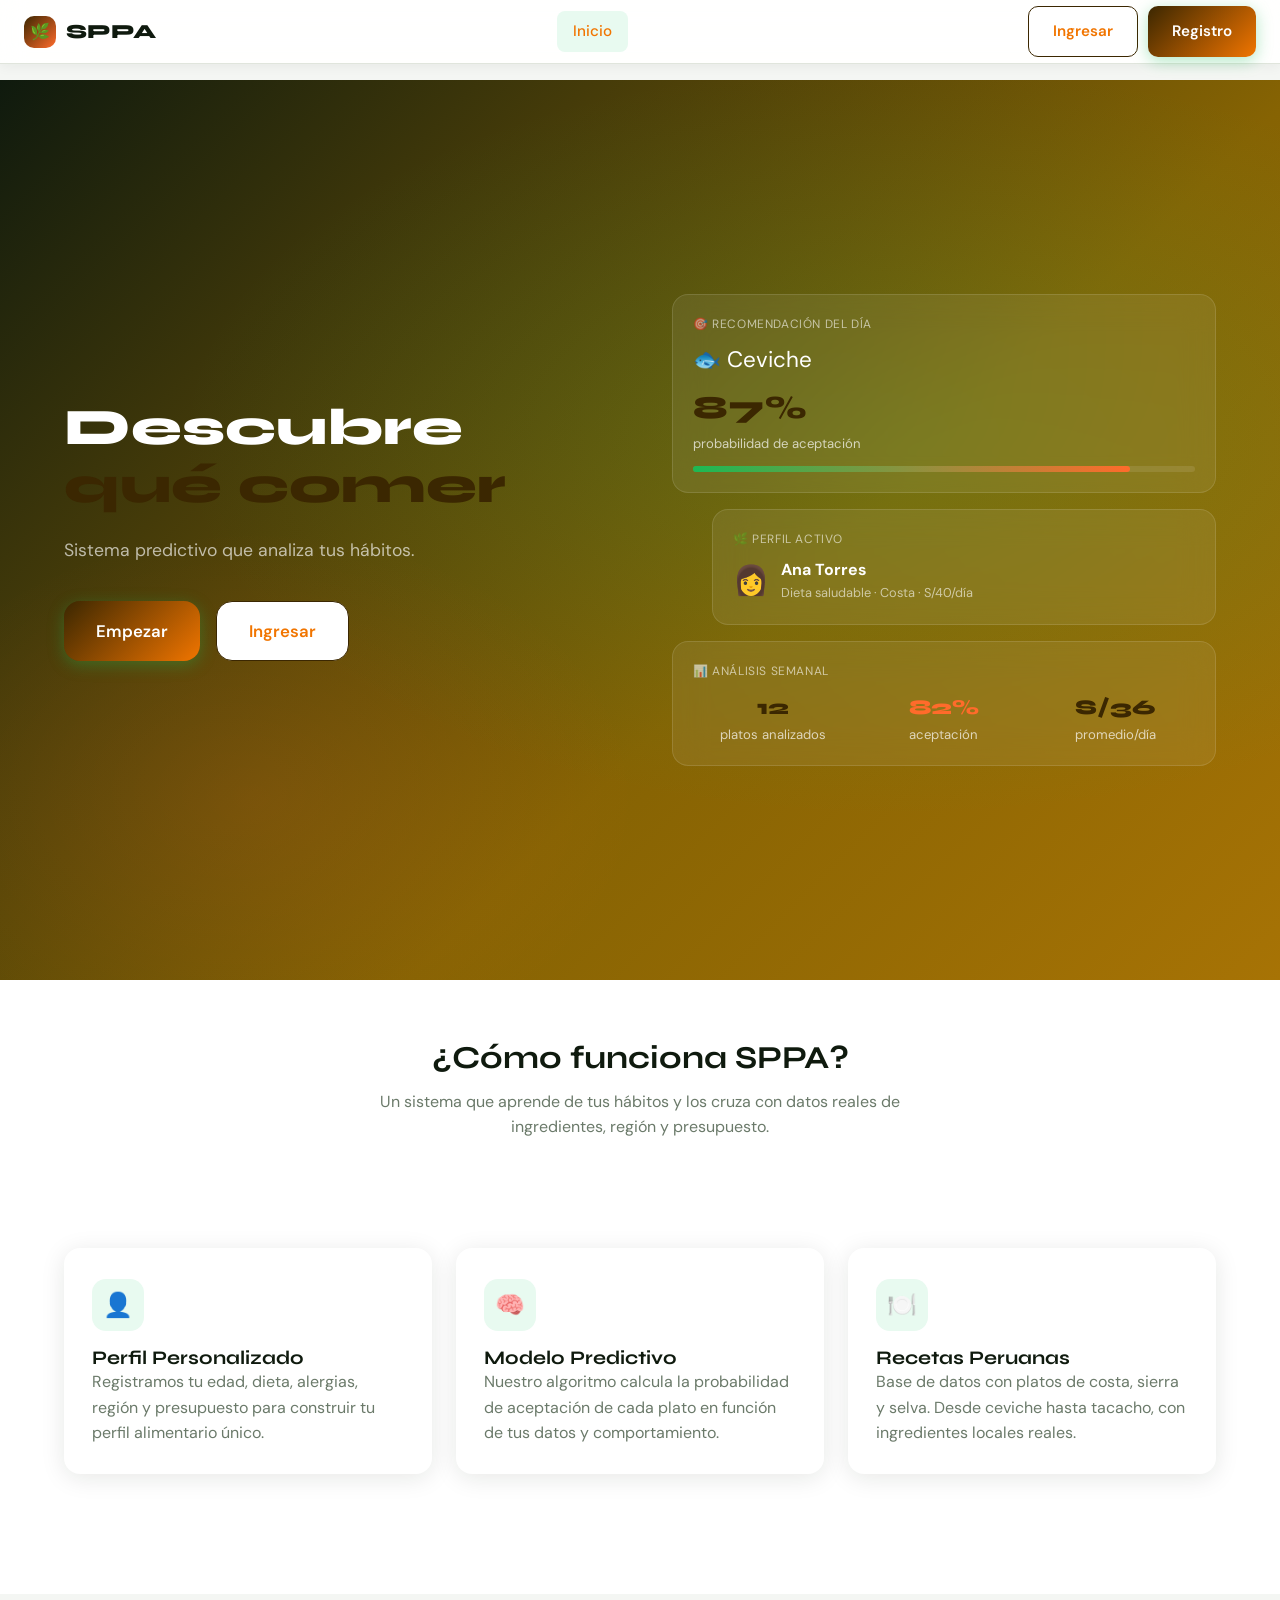
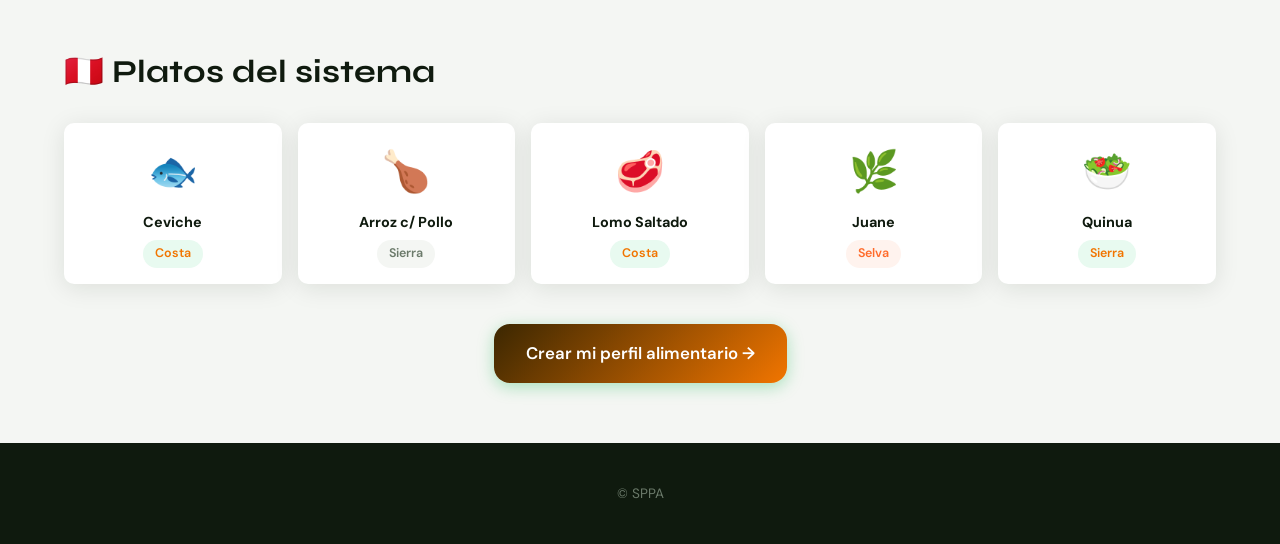
==== index.html @ d18a0b1c "sppa 1.1" ====
<!DOCTYPE html>
<html lang="es">
<head>
  <meta charset="UTF-8">
  <title>SPPA</title>
  <link rel="stylesheet" href="css/styles.css">
</head>

<body>

<div id="navbar" class="navbar"></div>

<div class="page-wrapper">

<section class="hero">
  <div class="container hero-grid">

    <div class="fade-in">

      <h1>Descubre <span>qué comer</span></h1>

      <p>Sistema predictivo que analiza tus hábitos.</p>

      <div class="hero-cta">
        <a href="registro.html" class="btn btn-primary btn-lg" data-auth="guest">Empezar</a>
        <a href="login.html" class="btn btn-secondary btn-lg" data-auth="guest">Ingresar</a>
      </div>
    </div>

<div class="hero-visual slide-up delay-2">
          <div class="hero-card-float">
            <div style="font-size:0.75rem;opacity:0.6;text-transform:uppercase;letter-spacing:0.05em;margin-bottom:8px;">🎯 Recomendación del día</div>
            <div style="font-size:1.4rem;margin-bottom:4px;">🐟 Ceviche</div>
            <div class="mini-score">87%</div>
            <div class="mini-label">probabilidad de aceptación</div>
            <div style="margin-top:12px;">
              <div style="background:rgba(255,255,255,0.1);border-radius:99px;height:6px;">
                <div style="width:87%;height:100%;background:linear-gradient(90deg,#1DB954,#FF6B2B);border-radius:99px;"></div>
              </div>
            </div>
          </div>

          <div class="hero-card-float">
            <div style="font-size:0.75rem;opacity:0.6;text-transform:uppercase;letter-spacing:0.05em;margin-bottom:8px;">🌿 Perfil Activo</div>
            <div style="display:flex;gap:12px;align-items:center;">
              <div style="font-size:1.8rem;">👩</div>
              <div>
                <div style="font-weight:700;">Ana Torres</div>
                <div style="font-size:0.8rem;opacity:0.6;">Dieta saludable · Costa · S/40/día</div>
              </div>
            </div>
          </div>

          <div class="hero-card-float">
            <div style="font-size:0.75rem;opacity:0.6;text-transform:uppercase;letter-spacing:0.05em;margin-bottom:10px;">📊 Análisis semanal</div>
            <div style="display:grid;grid-template-columns:1fr 1fr 1fr;gap:12px;text-align:center;">
              <div><div class="mini-score" style="font-size:1.3rem;">12</div><div class="mini-label">platos analizados</div></div>
              <div><div class="mini-score" style="font-size:1.3rem;color:#FF6B2B;">82%</div><div class="mini-label">aceptación</div></div>
              <div><div class="mini-score" style="font-size:1.3rem;">S/36</div><div class="mini-label">promedio/día</div></div>
            </div>
          </div>
        </div>
      </div>
    </div>
  </section>

  <!-- FEATURES -->
  <section class="section" style="background:#fff;">
    <div class="container">
      <div style="text-align:center;margin-bottom:48px;">
        <h2>¿Cómo funciona SPPA?</h2>
        <p style="max-width:540px;margin:12px auto;">Un sistema que aprende de tus hábitos y los cruza con datos reales de ingredientes, región y presupuesto.</p>
      </div>
      <div class="features-strip">
        <div class="feature-item slide-up delay-1">
          <div class="feature-icon">👤</div>
          <h3>Perfil Personalizado</h3>
          <p>Registramos tu edad, dieta, alergias, región y presupuesto para construir tu perfil alimentario único.</p>
        </div>
        <div class="feature-item slide-up delay-2">
          <div class="feature-icon">🧠</div>
          <h3>Modelo Predictivo</h3>
          <p>Nuestro algoritmo calcula la probabilidad de aceptación de cada plato en función de tus datos y comportamiento.</p>
        </div>
        <div class="feature-item slide-up delay-3">
          <div class="feature-icon">🍽️</div>
          <h3>Recetas Peruanas</h3>
          <p>Base de datos con platos de costa, sierra y selva. Desde ceviche hasta tacacho, con ingredientes locales reales.</p>
        </div>
      </div>
    </div>
  </section>

  <!-- PLATOS DESTAQUE -->
  <section class="section" style="background:var(--gris-fondo);">
    <div class="container">
      <h2 style="margin-bottom:32px;">🇵🇪 Platos del sistema</h2>
      <div style="display:grid;grid-template-columns:repeat(5,1fr);gap:16px;flex-wrap:wrap;">
        <div class="card card-sm" style="text-align:center;">
          <div style="font-size:2.5rem;margin-bottom:8px;">🐟</div>
          <div style="font-weight:700;font-size:0.9rem;">Ceviche</div>
          <div class="badge badge-verde" style="margin-top:6px;">Costa</div>
        </div>
        <div class="card card-sm" style="text-align:center;">
          <div style="font-size:2.5rem;margin-bottom:8px;">🍗</div>
          <div style="font-weight:700;font-size:0.9rem;">Arroz c/ Pollo</div>
          <div class="badge badge-gris" style="margin-top:6px;">Sierra</div>
        </div>
        <div class="card card-sm" style="text-align:center;">
          <div style="font-size:2.5rem;margin-bottom:8px;">🥩</div>
          <div style="font-weight:700;font-size:0.9rem;">Lomo Saltado</div>
          <div class="badge badge-verde" style="margin-top:6px;">Costa</div>
        </div>
        <div class="card card-sm" style="text-align:center;">
          <div style="font-size:2.5rem;margin-bottom:8px;">🌿</div>
          <div style="font-weight:700;font-size:0.9rem;">Juane</div>
          <div class="badge badge-naranja" style="margin-top:6px;">Selva</div>
        </div>
        <div class="card card-sm" style="text-align:center;">
          <div style="font-size:2.5rem;margin-bottom:8px;">🥗</div>
          <div style="font-weight:700;font-size:0.9rem;">Quinua</div>
          <div class="badge badge-verde" style="margin-top:6px;">Sierra</div>
        </div>
      </div>
      <div style="text-align:center;margin-top:40px;">
        <a id="ctaFinal" href="registro.html" class="btn btn-primary btn-lg" >Crear mi perfil alimentario →</a>
      </div>
    </div>
  </section>
</section>

<footer class="footer">
  <p>© SPPA</p>
</footer>
<script type="module">
  import { renderNavbar } from './js/ui.js';
  import { initIndex } from './js/pages/index.js';

  renderNavbar('index.html');
  initIndex();
</script>
<script type="module" src="js/app.js"></script>
<script type="module" src="js/pages/index.js"></script>

</body>
</html>
---- css/styles.css ----
/* ============================================
   SPPA - Sistema Predictivo de Preferencias Alimentarias
   styles.css — Hoja de estilos principal
   ============================================ */

@import url('https://fonts.googleapis.com/css2?family=Syne:wght@400;600;700;800&family=DM+Sans:ital,opsz,wght@0,9..40,300;0,9..40,400;0,9..40,500;1,9..40,300&display=swap');

/* ---------- Variables ---------- */
:root {
  --verde:      #3b2701;
  --verde-osc:  #f17500;
  --verde-light:#e8faf0;
  --naranja:    #FF6B2B;
  --naranja-light:#fff3ee;
  --blanco:     #ffffff;
  --gris-fondo: #f4f6f3;
  --gris-borde: #e0e5dc;
  --gris-texto: #6b7a6a;
  --negro:      #0f1a0e;
  --sombra:     0 4px 24px rgba(15,26,14,0.10);
  --sombra-lg:  0 8px 40px rgba(15,26,14,0.15);
  --radio:      16px;
  --radio-sm:   10px;
  --font-head:  'Syne', sans-serif;
  --font-body:  'DM Sans', sans-serif;
  --transition: 0.28s cubic-bezier(.4,0,.2,1);
}

/* ---------- Reset ---------- */
*, *::before, *::after { box-sizing: border-box; margin: 0; padding: 0; }
html { scroll-behavior: smooth; font-size: 16px; }
body {
  font-family: var(--font-body);
  background: var(--gris-fondo);
  color: var(--negro);
  min-height: 100vh;
  line-height: 1.6;
}
a { text-decoration: none; color: inherit; }
img { max-width: 100%; display: block; }
input, select, textarea, button { font-family: var(--font-body); }

/* ---------- Tipografía ---------- */
h1, h2, h3, h4 { font-family: var(--font-head); line-height: 1.15; }
h1 { font-size: clamp(2rem, 5vw, 3.2rem); font-weight: 800; }
h2 { font-size: clamp(1.4rem, 3vw, 2rem); font-weight: 700; }
h3 { font-size: 1.2rem; font-weight: 700; }
p  { color: var(--gris-texto); }

/* ---------- NAVBAR ---------- */
.navbar {
  position: fixed; top: 0; left: 0; right: 0; z-index: 1000;
  display: flex; align-items: center; justify-content: space-between;
  padding: 0 24px;
  height: 64px;
  background: rgba(255,255,255,0.92);
  backdrop-filter: blur(12px);
  border-bottom: 1px solid var(--gris-borde);
  box-shadow: 0 2px 12px rgba(15,26,14,0.06);
}
.navbar-brand {
  display: flex; align-items: center; gap: 10px;
  font-family: var(--font-head); font-weight: 800; font-size: 1.25rem;
  color: var(--negro);
}
.navbar-brand .logo-dot {
  width: 32px; height: 32px; border-radius: 10px;
  background: linear-gradient(135deg, var(--verde), var(--naranja));
  display: flex; align-items: center; justify-content: center;
  font-size: 1rem; color: #fff;
}
.navbar-links { display: flex; align-items: center; gap: 8px; }
.nav-link {
  padding: 8px 16px; border-radius: 8px; font-weight: 500;
  font-size: 0.95rem; color: var(--gris-texto);
  transition: all var(--transition);
}
.nav-link:hover, .nav-link.active { background: var(--verde-light); color: var(--verde-osc); }

/* Menú usuario (hamburger) */
.user-menu-wrap { position: relative; }
.user-btn {
  background: none; border: none; cursor: pointer;
  display: flex; align-items: center; gap: 8px;
  padding: 6px 12px; border-radius: 10px;
  transition: background var(--transition);
}
.user-btn:hover { background: var(--gris-fondo); }
.user-avatar {
  width: 34px; height: 34px; border-radius: 50%;
  background: linear-gradient(135deg, var(--verde), var(--verde-osc));
  display: flex; align-items: center; justify-content: center;
  font-family: var(--font-head); font-weight: 700; font-size: 0.85rem;
  color: #fff;
}
.user-name { font-weight: 600; font-size: 0.9rem; color: var(--negro); }
.hamburger { font-size: 1.1rem; color: var(--gris-texto); }
.dropdown-menu {
  position: absolute; top: calc(100% + 8px); right: 0;
  min-width: 180px; background: #fff;
  border: 1px solid var(--gris-borde);
  border-radius: var(--radio-sm); box-shadow: var(--sombra-lg);
  overflow: hidden; opacity: 0; pointer-events: none;
  transform: translateY(-8px);
  transition: all var(--transition);
}
.dropdown-menu.open { opacity: 1; pointer-events: all; transform: translateY(0); }
.dropdown-item {
  display: flex; align-items: center; gap: 10px;
  padding: 12px 18px; font-size: 0.9rem; font-weight: 500;
  color: var(--negro); cursor: pointer;
  transition: background var(--transition);
}
.dropdown-item:hover { background: var(--gris-fondo); }
.dropdown-item.danger { color: #e53935; }
.dropdown-item.danger:hover { background: #fff5f5; }
.dropdown-divider { height: 1px; background: var(--gris-borde); margin: 4px 0; }

/* ---------- BOTONES ---------- */
.btn {
  display: inline-flex; align-items: center; gap: 8px;
  padding: 12px 24px; border-radius: var(--radio-sm);
  font-weight: 600; font-size: 0.95rem; cursor: pointer;
  border: none; transition: all var(--transition);
  text-decoration: none; justify-content: center;
}
.btn-primary {
  background: linear-gradient(135deg, var(--verde), var(--verde-osc));
  color: #fff; box-shadow: 0 4px 16px rgba(29,185,84,0.35);
}
.btn-primary:hover { transform: translateY(-2px); box-shadow: 0 6px 24px rgba(29,185,84,0.45); }
.btn-secondary {
  background: var(--blanco); color: var(--verde-osc);
  border: 1.5px solid var(--verde);
}
.btn-secondary:hover { background: var(--verde-light); }
.btn-naranja {
  background: linear-gradient(135deg, var(--naranja), #e85a20);
  color: #fff; box-shadow: 0 4px 16px rgba(255,107,43,0.30);
}
.btn-naranja:hover { transform: translateY(-2px); box-shadow: 0 6px 24px rgba(255,107,43,0.40); }
.btn-lg { padding: 16px 32px; font-size: 1.05rem; border-radius: var(--radio); }
.btn-full { width: 100%; }
.btn:active { transform: scale(0.97); }

/* ---------- FORMULARIOS ---------- */
.form-group { margin-bottom: 20px; }
.form-label { display: block; font-weight: 600; font-size: 0.88rem; margin-bottom: 6px; color: var(--negro); }
.form-control {
  width: 100%; padding: 12px 16px; border-radius: var(--radio-sm);
  border: 1.5px solid var(--gris-borde); background: #fff;
  font-size: 0.95rem; color: var(--negro);
  transition: border-color var(--transition), box-shadow var(--transition);
  outline: none;
}
.form-control:focus { border-color: var(--verde); box-shadow: 0 0 0 3px rgba(29,185,84,0.15); }
.form-control.error { border-color: #e53935; }
.form-error { font-size: 0.8rem; color: #e53935; margin-top: 4px; display: none; }
.form-error.show { display: block; }
.form-row { display: grid; grid-template-columns: 1fr 1fr; gap: 16px; }

/* ---------- TARJETAS ---------- */
.card {
  background: #fff; border-radius: var(--radio);
  box-shadow: var(--sombra); padding: 24px;
  transition: transform var(--transition), box-shadow var(--transition);
}
.card:hover { transform: translateY(-3px); box-shadow: var(--sombra-lg); }
.card-sm { padding: 16px; border-radius: var(--radio-sm); }

/* ---------- BADGES ---------- */
.badge {
  display: inline-flex; align-items: center; gap: 4px;
  padding: 4px 12px; border-radius: 99px;
  font-size: 0.78rem; font-weight: 600;
}
.badge-verde { background: var(--verde-light); color: var(--verde-osc); }
.badge-naranja { background: var(--naranja-light); color: var(--naranja); }
.badge-gris { background: var(--gris-fondo); color: var(--gris-texto); }

/* ---------- PROGRESS BAR ---------- */
.progress-wrap { background: var(--gris-borde); border-radius: 99px; height: 8px; overflow: hidden; }
.progress-bar {
  height: 100%; border-radius: 99px;
  background: linear-gradient(90deg, var(--verde), var(--naranja));
  transition: width 1s ease;
}

/* ---------- MENSAJES ---------- */
.alert {
  padding: 12px 16px; border-radius: var(--radio-sm);
  font-size: 0.9rem; font-weight: 500; margin-bottom: 16px;
  display: none;
}
.alert.show { display: flex; align-items: center; gap: 8px; }
.alert-error { background: #fff5f5; color: #c62828; border: 1px solid #ffcdd2; }
.alert-success { background: var(--verde-light); color: var(--verde-osc); border: 1px solid #a5d6a7; }

/* ---------- PAGE WRAPPER ---------- */
.page-wrapper { padding-top: 80px; min-height: 100vh; }
.container { max-width: 1200px; margin: 0 auto; padding: 0 24px; }
.section { padding: 60px 0; }

/* ============================================
   INDEX — HERO
   ============================================ */
.hero {
  min-height: 100vh; display: flex; align-items: center;
  background: linear-gradient(135deg, var(--negro) 0%, #866303 60%, #a77305 100%);
  position: relative; overflow: hidden;
}
.hero::before {
  content: '';
  position: absolute; inset: 0;
  background: radial-gradient(ellipse 80% 60% at 70% 40%, rgba(29,185,84,0.18) 0%, transparent 70%),
              radial-gradient(ellipse 50% 50% at 20% 80%, rgba(255,107,43,0.12) 0%, transparent 60%);
}
.hero-grid {
  display: grid; grid-template-columns: 1fr 1fr; gap: 64px; align-items: center;
  position: relative; z-index: 1;
}
.hero-eyebrow {
  display: inline-flex; align-items: center; gap: 8px;
  background: rgba(29,185,84,0.15); border: 1px solid rgba(29,185,84,0.3);
  padding: 6px 14px; border-radius: 99px; margin-bottom: 24px;
  font-size: 0.82rem; font-weight: 600; color: var(--verde); letter-spacing: 0.05em;
  text-transform: uppercase;
}
.hero h1 { color: #fff; margin-bottom: 20px; }
.hero h1 span { color: var(--verde); }
.hero p { color: rgba(255,255,255,0.65); font-size: 1.1rem; margin-bottom: 36px; max-width: 480px; }
.hero-cta { display: flex; gap: 16px; flex-wrap: wrap; }
.hero-visual {
  display: flex; flex-direction: column; gap: 16px;
}
.hero-card-float {
  background: rgba(255,255,255,0.07); backdrop-filter: blur(16px);
  border: 1px solid rgba(255,255,255,0.12); border-radius: var(--radio);
  padding: 20px; color: #fff;
  animation: float 4s ease-in-out infinite;
}
.hero-card-float:nth-child(2) { animation-delay: 1s; margin-left: 40px; }
.hero-card-float:nth-child(3) { animation-delay: 2s; }
@keyframes float {
  0%,100% { transform: translateY(0); }
  50%      { transform: translateY(-10px); }
}
.mini-score { font-family: var(--font-head); font-size: 2rem; font-weight: 800; color: var(--verde); }
.mini-label { font-size: 0.82rem; opacity: 0.7; }

/* Features strip */
.features-strip {
  display: grid; grid-template-columns: repeat(3,1fr); gap: 24px;
  padding: 60px 0;
}
.feature-item {
  background: #fff; border-radius: var(--radio); padding: 28px;
  box-shadow: var(--sombra); border-top: 3px solid transparent;
  transition: all var(--transition);
}
.feature-item:hover { border-top-color: var(--verde); transform: translateY(-4px); }
.feature-icon {
  width: 52px; height: 52px; border-radius: 14px;
  background: var(--verde-light); display: flex; align-items: center;
  justify-content: center; font-size: 1.5rem; margin-bottom: 16px;
}

/* ============================================
   AUTH PAGES
   ============================================ */
.auth-page {
  min-height: 100vh; display: flex; align-items: center;
  background: linear-gradient(135deg, #0f1a0e 0%, #1a2e19 100%);
  padding: 80px 24px 40px;
}
.auth-container {
  max-width: 460px; width: 100%; margin: 0 auto;
  background: #fff; border-radius: 24px;
  box-shadow: 0 24px 80px rgba(0,0,0,0.3);
  padding: 48px 40px; position: relative;
}
.auth-logo {
  text-align: center; margin-bottom: 32px;
}
.auth-logo .logo-big {
  width: 60px; height: 60px; border-radius: 18px; margin: 0 auto 12px;
  background: linear-gradient(135deg, var(--verde), var(--naranja));
  display: flex; align-items: center; justify-content: center;
  font-size: 1.8rem;
}
.auth-logo h2 { color: var(--negro); margin-bottom: 6px; }
.auth-logo p { font-size: 0.9rem; }
.auth-footer { text-align: center; margin-top: 24px; font-size: 0.9rem; }
.auth-footer a { color: var(--verde-osc); font-weight: 600; }

/* ============================================
   DASHBOARD
   ============================================ */
.dash-header { margin-bottom: 36px; }
.dash-greeting { font-size: 0.9rem; color: var(--gris-texto); margin-bottom: 6px; }
.stats-grid { display: grid; grid-template-columns: repeat(4,1fr); gap: 20px; margin-bottom: 32px; }
.stat-card {
  background: #fff; border-radius: var(--radio); padding: 24px;
  box-shadow: var(--sombra); position: relative; overflow: hidden;
}
.stat-card::after {
  content: ''; position: absolute; top: -20px; right: -20px;
  width: 80px; height: 80px; border-radius: 50%;
  background: var(--verde-light); opacity: 0.6;
}
.stat-num { font-family: var(--font-head); font-size: 2rem; font-weight: 800; color: var(--negro); }
.stat-label { font-size: 0.82rem; color: var(--gris-texto); margin-top: 4px; }
.stat-icon { font-size: 1.6rem; margin-bottom: 12px; }

.charts-grid { display: grid; grid-template-columns: 2fr 1fr; gap: 24px; margin-bottom: 32px; }
.chart-card { background: #fff; border-radius: var(--radio); padding: 24px; box-shadow: var(--sombra); }
.chart-title { font-family: var(--font-head); font-weight: 700; margin-bottom: 20px; font-size: 1rem; }

.bottom-grid { display: grid; grid-template-columns: 1fr 1fr; gap: 24px; }

/* Historial lista */
.history-list { list-style: none; }
.history-item {
  display: flex; align-items: center; gap: 12px;
  padding: 10px 0; border-bottom: 1px solid var(--gris-borde);
}
.history-item:last-child { border-bottom: none; }
.history-emoji { font-size: 1.4rem; }
.history-name { font-weight: 600; font-size: 0.9rem; }
.history-date { font-size: 0.78rem; color: var(--gris-texto); }
.history-score {
  margin-left: auto; font-family: var(--font-head);
  font-weight: 700; font-size: 0.85rem; color: var(--verde-osc);
}

/* ============================================
   RECOMENDACIONES
   ============================================ */
.reco-header {
  background: linear-gradient(135deg, var(--negro), #1a2e19);
  color: #fff; padding: 40px 0; margin-bottom: -1px;
}
.reco-header h1 span { color: var(--verde); }
.reco-header p { color: rgba(255,255,255,0.65); }

.filtros-bar {
  background: #fff; border-radius: var(--radio); padding: 24px;
  box-shadow: var(--sombra); margin-bottom: 32px;
  display: flex; gap: 16px; flex-wrap: wrap; align-items: flex-end;
}
.filtro-group { flex: 1; min-width: 160px; }

.reco-grid { display: grid; grid-template-columns: repeat(3,1fr); gap: 24px; }
.reco-card {
  background: #fff; border-radius: var(--radio);
  box-shadow: var(--sombra); overflow: hidden;
  transition: all var(--transition); cursor: pointer;
}
.reco-card:hover { transform: translateY(-5px); box-shadow: var(--sombra-lg); }
.reco-card-img {
  height: 140px;
  display: flex; align-items: center; justify-content: center;
  font-size: 4rem;
  background: linear-gradient(135deg, var(--verde-light), var(--naranja-light));
}
.reco-card-body { padding: 20px; }
.reco-card-name { font-family: var(--font-head); font-weight: 700; font-size: 1.05rem; margin-bottom: 8px; }
.reco-meta { display: flex; gap: 8px; flex-wrap: wrap; margin-bottom: 12px; }
.prob-bar-wrap { margin-bottom: 14px; }
.prob-label {
  display: flex; justify-content: space-between;
  font-size: 0.78rem; font-weight: 600; margin-bottom: 4px;
  color: var(--gris-texto);
}
.prob-pct { color: var(--verde-osc); }
.reco-footer { display: flex; justify-content: space-between; align-items: center; }
.reco-precio { font-family: var(--font-head); font-weight: 800; font-size: 1.1rem; color: var(--naranja); }

/* Modal detalle */
.modal-overlay {
  position: fixed; inset: 0; background: rgba(0,0,0,0.6);
  z-index: 2000; display: flex; align-items: center; justify-content: center;
  opacity: 0; pointer-events: none; transition: opacity var(--transition);
  padding: 24px;
}
.modal-overlay.open { opacity: 1; pointer-events: all; }
.modal-box {
  background: #fff; border-radius: 24px; max-width: 600px; width: 100%;
  max-height: 90vh; overflow-y: auto;
  transform: scale(0.9); transition: transform var(--transition);
}
.modal-overlay.open .modal-box { transform: scale(1); }
.modal-header {
  background: linear-gradient(135deg, var(--verde-light), var(--naranja-light));
  padding: 40px; text-align: center; font-size: 5rem;
}
.modal-body { padding: 32px; }
.modal-close {
  position: absolute; top: 16px; right: 16px;
  background: rgba(0,0,0,0.2); border: none; border-radius: 50%;
  width: 32px; height: 32px; cursor: pointer; font-size: 1rem; color: #fff;
}
.recipe-step {
  display: flex; gap: 12px; margin-bottom: 12px; align-items: flex-start;
}
.recipe-step-num {
  min-width: 28px; height: 28px; border-radius: 50%;
  background: var(--verde); color: #fff; display: flex;
  align-items: center; justify-content: center;
  font-size: 0.8rem; font-weight: 700; flex-shrink: 0; margin-top: 2px;
}
.nutricion-grid { display: grid; grid-template-columns: repeat(3,1fr); gap: 12px; margin: 16px 0; }
.nutri-item {
  background: var(--gris-fondo); border-radius: var(--radio-sm);
  padding: 12px; text-align: center;
}
.nutri-val { font-family: var(--font-head); font-weight: 800; font-size: 1.1rem; color: var(--verde-osc); }
.nutri-lbl { font-size: 0.75rem; color: var(--gris-texto); }

/* ============================================
   PERFIL
   ============================================ */
.perfil-hero {
  background: linear-gradient(135deg, var(--negro), #1a2e19);
  padding: 60px 0 100px; color: #fff;
}
.perfil-avatar-big {
  width: 100px; height: 100px; border-radius: 50%;
  background: linear-gradient(135deg, var(--verde), var(--naranja));
  display: flex; align-items: center; justify-content: center;
  font-family: var(--font-head); font-weight: 800; font-size: 2.5rem; color: #fff;
  margin: 0 auto 16px; border: 4px solid rgba(255,255,255,0.2);
}
.perfil-cards-grid { display: grid; grid-template-columns: 1fr 2fr; gap: 24px; margin-top: -60px; }
.info-row { display: flex; justify-content: space-between; align-items: center;
  padding: 10px 0; border-bottom: 1px solid var(--gris-borde); }
.info-row:last-child { border-bottom: none; }
.info-key { font-size: 0.85rem; color: var(--gris-texto); font-weight: 500; }
.info-val { font-weight: 600; font-size: 0.9rem; }
.alergia-tag {
  display: inline-block; background: #fff3cd; color: #856404;
  border: 1px solid #ffc107; border-radius: 6px;
  padding: 3px 10px; font-size: 0.8rem; font-weight: 600; margin: 2px;
}
.pref-tag {
  display: inline-block; background: var(--verde-light); color: var(--verde-osc);
  border-radius: 6px; padding: 3px 10px; font-size: 0.8rem; font-weight: 600; margin: 2px;
}

/* ============================================
   FOOTER (index)
   ============================================ */
.footer {
  background: var(--negro); color: rgba(255,255,255,0.5);
  padding: 40px 0; text-align: center; font-size: 0.85rem;
}
.footer span { color: var(--verde); }

/* ============================================
   LOADER / SPINNER
   ============================================ */
.spinner {
  width: 40px; height: 40px; border-radius: 50%;
  border: 3px solid var(--gris-borde);
  border-top-color: var(--verde);
  animation: spin 0.8s linear infinite;
  margin: 40px auto;
}
@keyframes spin { to { transform: rotate(360deg); } }

/* ============================================
   ANIMACIONES DE ENTRADA
   ============================================ */
.fade-in { animation: fadeIn 0.5s ease both; }
.slide-up { animation: slideUp 0.5s ease both; }
@keyframes fadeIn { from { opacity: 0; } to { opacity: 1; } }
@keyframes slideUp { from { opacity: 0; transform: translateY(24px); } to { opacity: 1; transform: translateY(0); } }
.delay-1 { animation-delay: 0.1s; }
.delay-2 { animation-delay: 0.2s; }
.delay-3 { animation-delay: 0.3s; }
.delay-4 { animation-delay: 0.4s; }

/* ============================================
   RESPONSIVE
   ============================================ */
@media (max-width: 900px) {
  .hero-grid, .charts-grid, .bottom-grid { grid-template-columns: 1fr; gap: 32px; }
  .stats-grid { grid-template-columns: 1fr 1fr; }
  .features-strip { grid-template-columns: 1fr; }
  .reco-grid { grid-template-columns: 1fr 1fr; }
  .perfil-cards-grid { grid-template-columns: 1fr; }
  .form-row { grid-template-columns: 1fr; }
  .hero-visual { display: none; }
}
@media (max-width: 600px) {
  .navbar { padding: 0 16px; }
  .container { padding: 0 16px; }
  .auth-container { padding: 32px 24px; }
  .stats-grid { grid-template-columns: 1fr 1fr; gap: 12px; }
  .reco-grid { grid-template-columns: 1fr; }
  .filtros-bar { flex-direction: column; }
  .navbar-links .nav-link { display: none; }
}

/* ============================================
   EMPTY STATE
   ============================================ */
.empty-state {
  text-align: center; padding: 60px 24px;
}
.empty-state .empty-icon { font-size: 4rem; margin-bottom: 16px; opacity: 0.5; }
.empty-state h3 { color: var(--gris-texto); font-weight: 600; }

/* =========================================
   DASHBOARD GRAFICOS
========================================= */

.dashboard-charts{
  margin-top: 40px;
}

.chart-section-title{
  margin: 40px 0 20px;
  font-size: 1.4rem;
  font-weight: 700;
}

.charts-row{
  display: grid;
  grid-template-columns: 1fr 1fr;
  gap: 24px;
  margin-bottom: 30px;
}

.chart-box{
  background: white;
  padding: 24px;
  border-radius: 18px;
  box-shadow: 0 4px 15px rgba(0,0,0,0.08);
  height: 420px;
  display: flex;
  flex-direction: column;
}

.chart-box h4{
  margin-bottom: 20px;
  font-size: 1rem;
}

.chart-box canvas{
  width: 100% !important;
  max-height: 300px !important;
  margin: 0 auto;
}

/* RESPONSIVE */
@media(max-width:900px){

  .charts-row{
    grid-template-columns: 1fr;
  }

  .chart-box{
    height: 360px;
  }

}
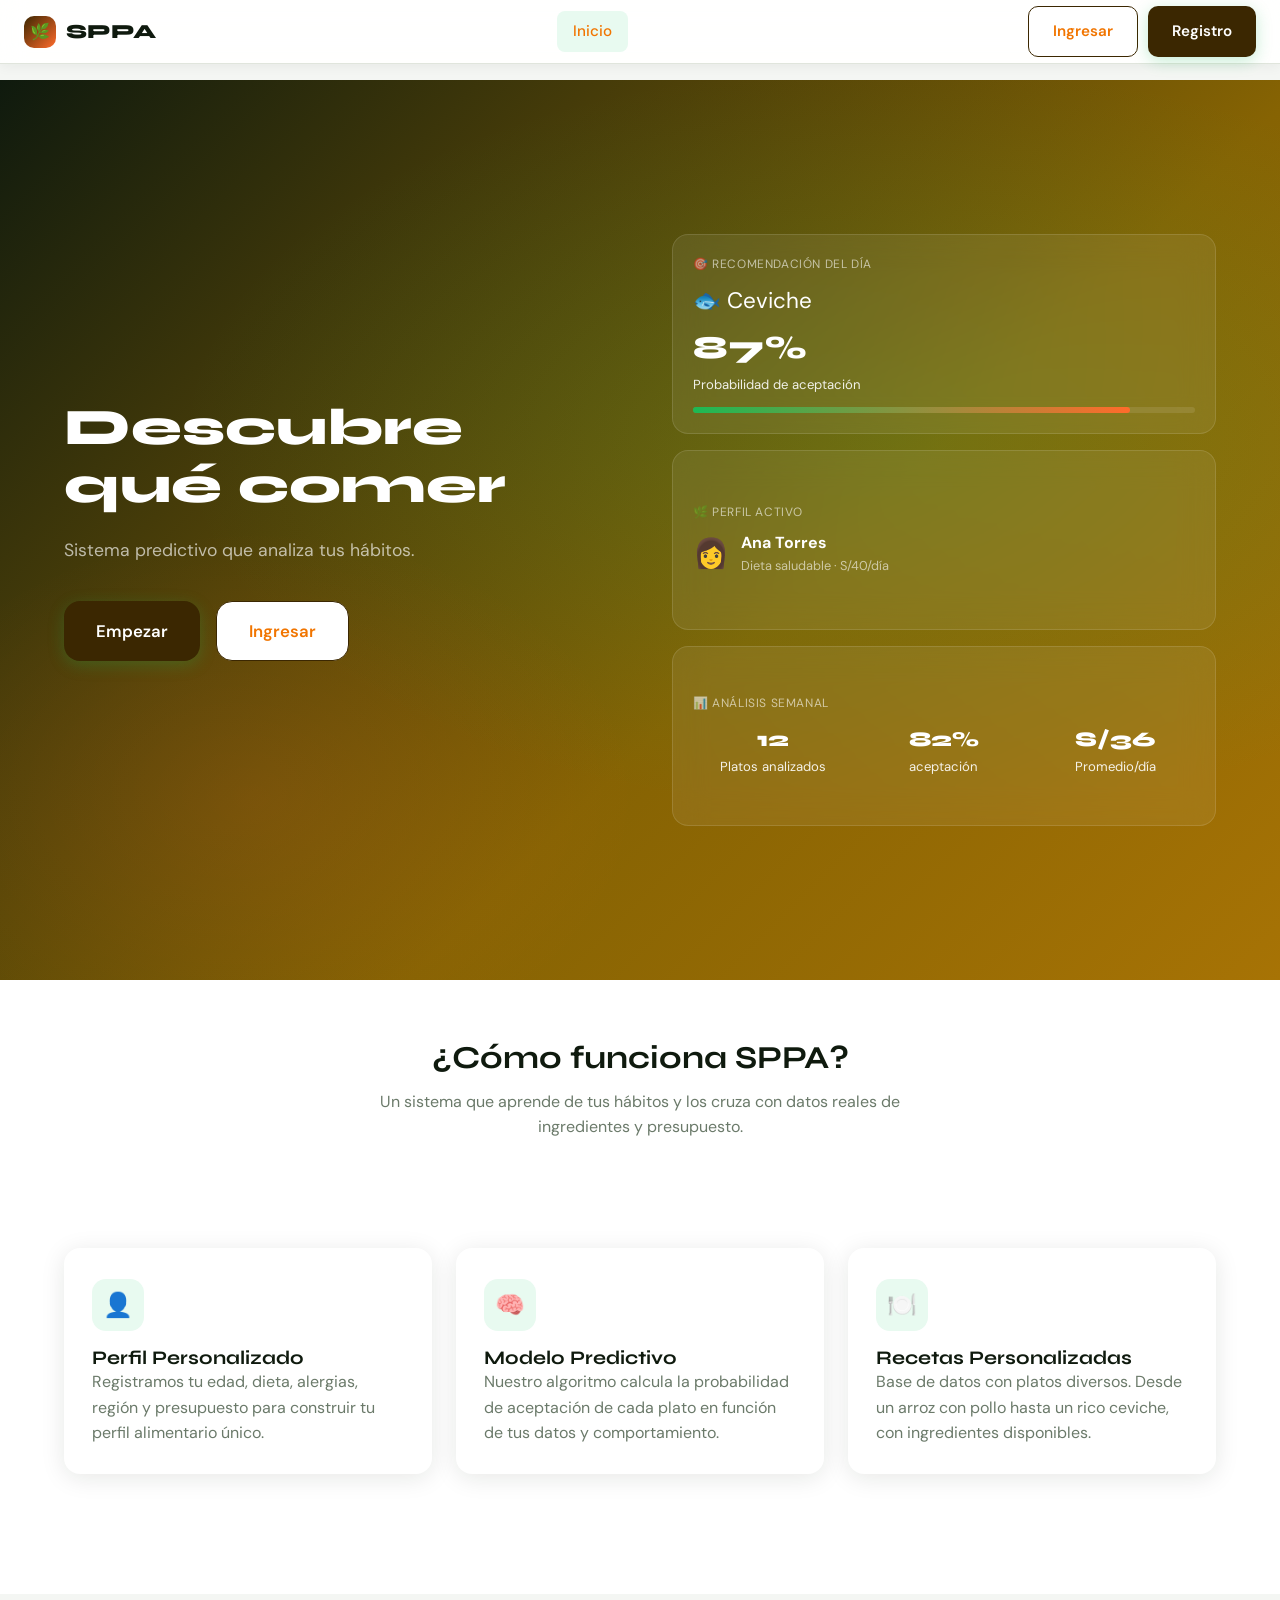
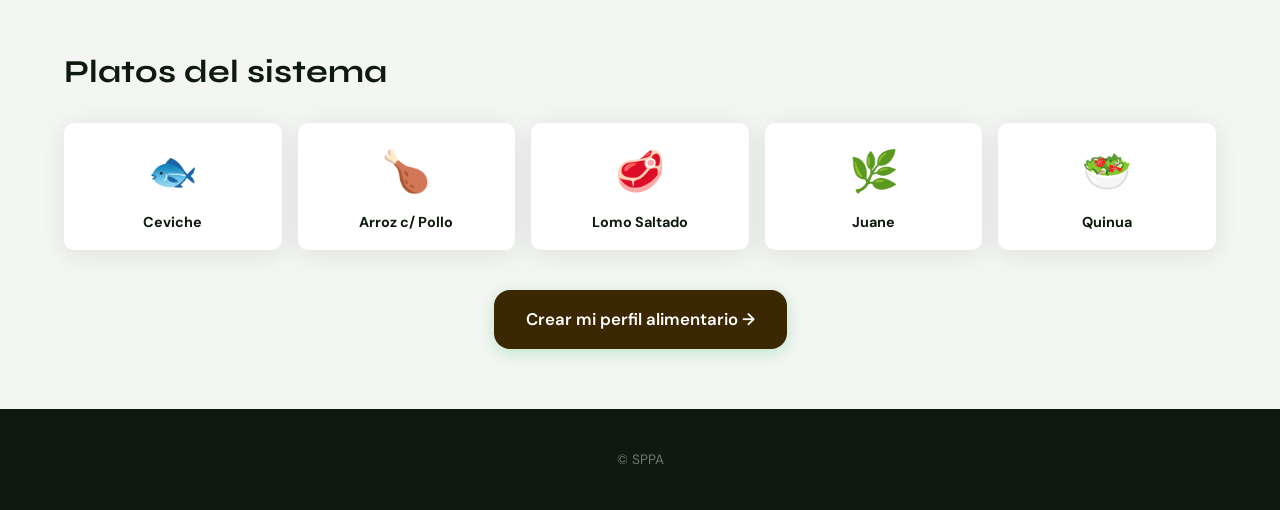
==== commit beeade2e: "sppa 1.3" ====
--- a/index.html
+++ b/index.html
@@ -32,7 +32,7 @@
             <div style="font-size:0.75rem;opacity:0.6;text-transform:uppercase;letter-spacing:0.05em;margin-bottom:8px;">🎯 Recomendación del día</div>
             <div style="font-size:1.4rem;margin-bottom:4px;">🐟 Ceviche</div>
             <div class="mini-score">87%</div>
-            <div class="mini-label">probabilidad de aceptación</div>
+            <div class="mini-label">Probabilidad de aceptación</div>
             <div style="margin-top:12px;">
               <div style="background:rgba(255,255,255,0.1);border-radius:99px;height:6px;">
                 <div style="width:87%;height:100%;background:linear-gradient(90deg,#1DB954,#FF6B2B);border-radius:99px;"></div>
@@ -46,7 +46,7 @@
               <div style="font-size:1.8rem;">👩</div>
               <div>
                 <div style="font-weight:700;">Ana Torres</div>
-                <div style="font-size:0.8rem;opacity:0.6;">Dieta saludable · Costa · S/40/día</div>
+                <div style="font-size:0.8rem;opacity:0.6;">Dieta saludable · S/40/día</div>
               </div>
             </div>
           </div>
@@ -54,9 +54,9 @@
           <div class="hero-card-float">
             <div style="font-size:0.75rem;opacity:0.6;text-transform:uppercase;letter-spacing:0.05em;margin-bottom:10px;">📊 Análisis semanal</div>
             <div style="display:grid;grid-template-columns:1fr 1fr 1fr;gap:12px;text-align:center;">
-              <div><div class="mini-score" style="font-size:1.3rem;">12</div><div class="mini-label">platos analizados</div></div>
-              <div><div class="mini-score" style="font-size:1.3rem;color:#FF6B2B;">82%</div><div class="mini-label">aceptación</div></div>
-              <div><div class="mini-score" style="font-size:1.3rem;">S/36</div><div class="mini-label">promedio/día</div></div>
+              <div><div class="mini-score" style="font-size:1.3rem;">12</div><div class="mini-label">Platos analizados</div></div>
+              <div><div class="mini-score" style="font-size:1.3rem;color:#ffffff;">82%</div><div class="mini-label">aceptación</div></div>
+              <div><div class="mini-score" style="font-size:1.3rem;">S/36</div><div class="mini-label">Promedio/día</div></div>
             </div>
           </div>
         </div>
@@ -69,7 +69,7 @@
     <div class="container">
       <div style="text-align:center;margin-bottom:48px;">
         <h2>¿Cómo funciona SPPA?</h2>
-        <p style="max-width:540px;margin:12px auto;">Un sistema que aprende de tus hábitos y los cruza con datos reales de ingredientes, región y presupuesto.</p>
+        <p style="max-width:540px;margin:12px auto;">Un sistema que aprende de tus hábitos y los cruza con datos reales de ingredientes y presupuesto.</p>
       </div>
       <div class="features-strip">
         <div class="feature-item slide-up delay-1">
@@ -84,8 +84,8 @@
         </div>
         <div class="feature-item slide-up delay-3">
           <div class="feature-icon">🍽️</div>
-          <h3>Recetas Peruanas</h3>
-          <p>Base de datos con platos de costa, sierra y selva. Desde ceviche hasta tacacho, con ingredientes locales reales.</p>
+          <h3>Recetas Personalizadas</h3>
+          <p>Base de datos con platos diversos. Desde un arroz con pollo hasta un rico ceviche, con ingredientes disponibles.</p>
         </div>
       </div>
     </div>
@@ -94,32 +94,32 @@
   <!-- PLATOS DESTAQUE -->
   <section class="section" style="background:var(--gris-fondo);">
     <div class="container">
-      <h2 style="margin-bottom:32px;">🇵🇪 Platos del sistema</h2>
+      <h2 style="margin-bottom:32px;">Platos del sistema</h2>
       <div style="display:grid;grid-template-columns:repeat(5,1fr);gap:16px;flex-wrap:wrap;">
         <div class="card card-sm" style="text-align:center;">
           <div style="font-size:2.5rem;margin-bottom:8px;">🐟</div>
           <div style="font-weight:700;font-size:0.9rem;">Ceviche</div>
-          <div class="badge badge-verde" style="margin-top:6px;">Costa</div>
+          <!--<div class="badge badge-verde" style="margin-top:6px;">Costa</div>-->
         </div>
         <div class="card card-sm" style="text-align:center;">
           <div style="font-size:2.5rem;margin-bottom:8px;">🍗</div>
           <div style="font-weight:700;font-size:0.9rem;">Arroz c/ Pollo</div>
-          <div class="badge badge-gris" style="margin-top:6px;">Sierra</div>
+          <!--<div class="badge badge-gris" style="margin-top:6px;">Sierra</div>-->
         </div>
         <div class="card card-sm" style="text-align:center;">
           <div style="font-size:2.5rem;margin-bottom:8px;">🥩</div>
           <div style="font-weight:700;font-size:0.9rem;">Lomo Saltado</div>
-          <div class="badge badge-verde" style="margin-top:6px;">Costa</div>
+          <!--<div class="badge badge-verde" style="margin-top:6px;">Costa</div>-->
         </div>
         <div class="card card-sm" style="text-align:center;">
           <div style="font-size:2.5rem;margin-bottom:8px;">🌿</div>
           <div style="font-weight:700;font-size:0.9rem;">Juane</div>
-          <div class="badge badge-naranja" style="margin-top:6px;">Selva</div>
+          <!--<div class="badge badge-naranja" style="margin-top:6px;">Selva</div>-->
         </div>
         <div class="card card-sm" style="text-align:center;">
           <div style="font-size:2.5rem;margin-bottom:8px;">🥗</div>
           <div style="font-weight:700;font-size:0.9rem;">Quinua</div>
-          <div class="badge badge-verde" style="margin-top:6px;">Sierra</div>
+          <!--<div class="badge badge-verde" style="margin-top:6px;">Sierra</div>-->
         </div>
       </div>
       <div style="text-align:center;margin-top:40px;">
--- a/css/styles.css
+++ b/css/styles.css
@@ -125,8 +125,9 @@
   text-decoration: none; justify-content: center;
 }
 .btn-primary {
-  background: linear-gradient(135deg, var(--verde), var(--verde-osc));
-  color: #fff; box-shadow: 0 4px 16px rgba(29,185,84,0.35);
+  background: var(--verde);
+  color: #fff;
+  box-shadow: 0 4px 16px rgba(29,185,84,0.25);
 }
 .btn-primary:hover { transform: translateY(-2px); box-shadow: 0 6px 24px rgba(29,185,84,0.45); }
 .btn-secondary {
@@ -135,7 +136,7 @@
 }
 .btn-secondary:hover { background: var(--verde-light); }
 .btn-naranja {
-  background: linear-gradient(135deg, var(--naranja), #e85a20);
+  background: var(--naranja);
   color: #fff; box-shadow: 0 4px 16px rgba(255,107,43,0.30);
 }
 .btn-naranja:hover { transform: translateY(-2px); box-shadow: 0 6px 24px rgba(255,107,43,0.40); }
@@ -165,7 +166,7 @@
   box-shadow: var(--sombra); padding: 24px;
   transition: transform var(--transition), box-shadow var(--transition);
 }
-.card:hover { transform: translateY(-3px); box-shadow: var(--sombra-lg); }
+.card:hover { box-shadow: var(--sombra-lg); }
 .card-sm { padding: 16px; border-radius: var(--radio-sm); }
 
 /* ---------- BADGES ---------- */
@@ -174,9 +175,6 @@
   padding: 4px 12px; border-radius: 99px;
   font-size: 0.78rem; font-weight: 600;
 }
-.badge-verde { background: var(--verde-light); color: var(--verde-osc); }
-.badge-naranja { background: var(--naranja-light); color: var(--naranja); }
-.badge-gris { background: var(--gris-fondo); color: var(--gris-texto); }
 
 /* ---------- PROGRESS BAR ---------- */
 .progress-wrap { background: var(--gris-borde); border-radius: 99px; height: 8px; overflow: hidden; }
@@ -227,26 +225,38 @@
   text-transform: uppercase;
 }
 .hero h1 { color: #fff; margin-bottom: 20px; }
-.hero h1 span { color: var(--verde); }
+.hero h1 span { color: #ffffff; }
 .hero p { color: rgba(255,255,255,0.65); font-size: 1.1rem; margin-bottom: 36px; max-width: 480px; }
 .hero-cta { display: flex; gap: 16px; flex-wrap: wrap; }
 .hero-visual {
   display: flex; flex-direction: column; gap: 16px;
 }
 .hero-card-float {
-  background: rgba(255,255,255,0.07); backdrop-filter: blur(16px);
-  border: 1px solid rgba(255,255,255,0.12); border-radius: var(--radio);
-  padding: 20px; color: #fff;
+  background: rgba(255,255,255,0.07);
+  backdrop-filter: blur(16px);
+  border: 1px solid rgba(255,255,255,0.12);
+  border-radius: var(--radio);
+
+  padding: 20px;
+  color: #ffffff;
+
   animation: float 4s ease-in-out infinite;
-}
-.hero-card-float:nth-child(2) { animation-delay: 1s; margin-left: 40px; }
+
+  width: 100%;
+  min-height: 180px;
+
+  display: flex;
+  flex-direction: column;
+  justify-content: center;
+}
+.hero-card-float:nth-child(2) {  animation-delay: 1s; }
 .hero-card-float:nth-child(3) { animation-delay: 2s; }
 @keyframes float {
   0%,100% { transform: translateY(0); }
   50%      { transform: translateY(-10px); }
 }
-.mini-score { font-family: var(--font-head); font-size: 2rem; font-weight: 800; color: var(--verde); }
-.mini-label { font-size: 0.82rem; opacity: 0.7; }
+.mini-score { font-family: var(--font-head); font-size: 2rem; font-weight: 800; color: #ffffff; }
+.mini-label { font-size: 0.82rem; opacity: 0.9; color: #ffffff;}
 
 /* Features strip */
 .features-strip {
@@ -256,9 +266,7 @@
 .feature-item {
   background: #fff; border-radius: var(--radio); padding: 28px;
   box-shadow: var(--sombra); border-top: 3px solid transparent;
-  transition: all var(--transition);
-}
-.feature-item:hover { border-top-color: var(--verde); transform: translateY(-4px); }
+}
 .feature-icon {
   width: 52px; height: 52px; border-radius: 14px;
   background: var(--verde-light); display: flex; align-items: center;
@@ -356,7 +364,7 @@
   box-shadow: var(--sombra); overflow: hidden;
   transition: all var(--transition); cursor: pointer;
 }
-.reco-card:hover { transform: translateY(-5px); box-shadow: var(--sombra-lg); }
+.reco-card:hover { box-shadow: var(--sombra-lg); }
 .reco-card-img {
   height: 140px;
   display: flex; align-items: center; justify-content: center;
